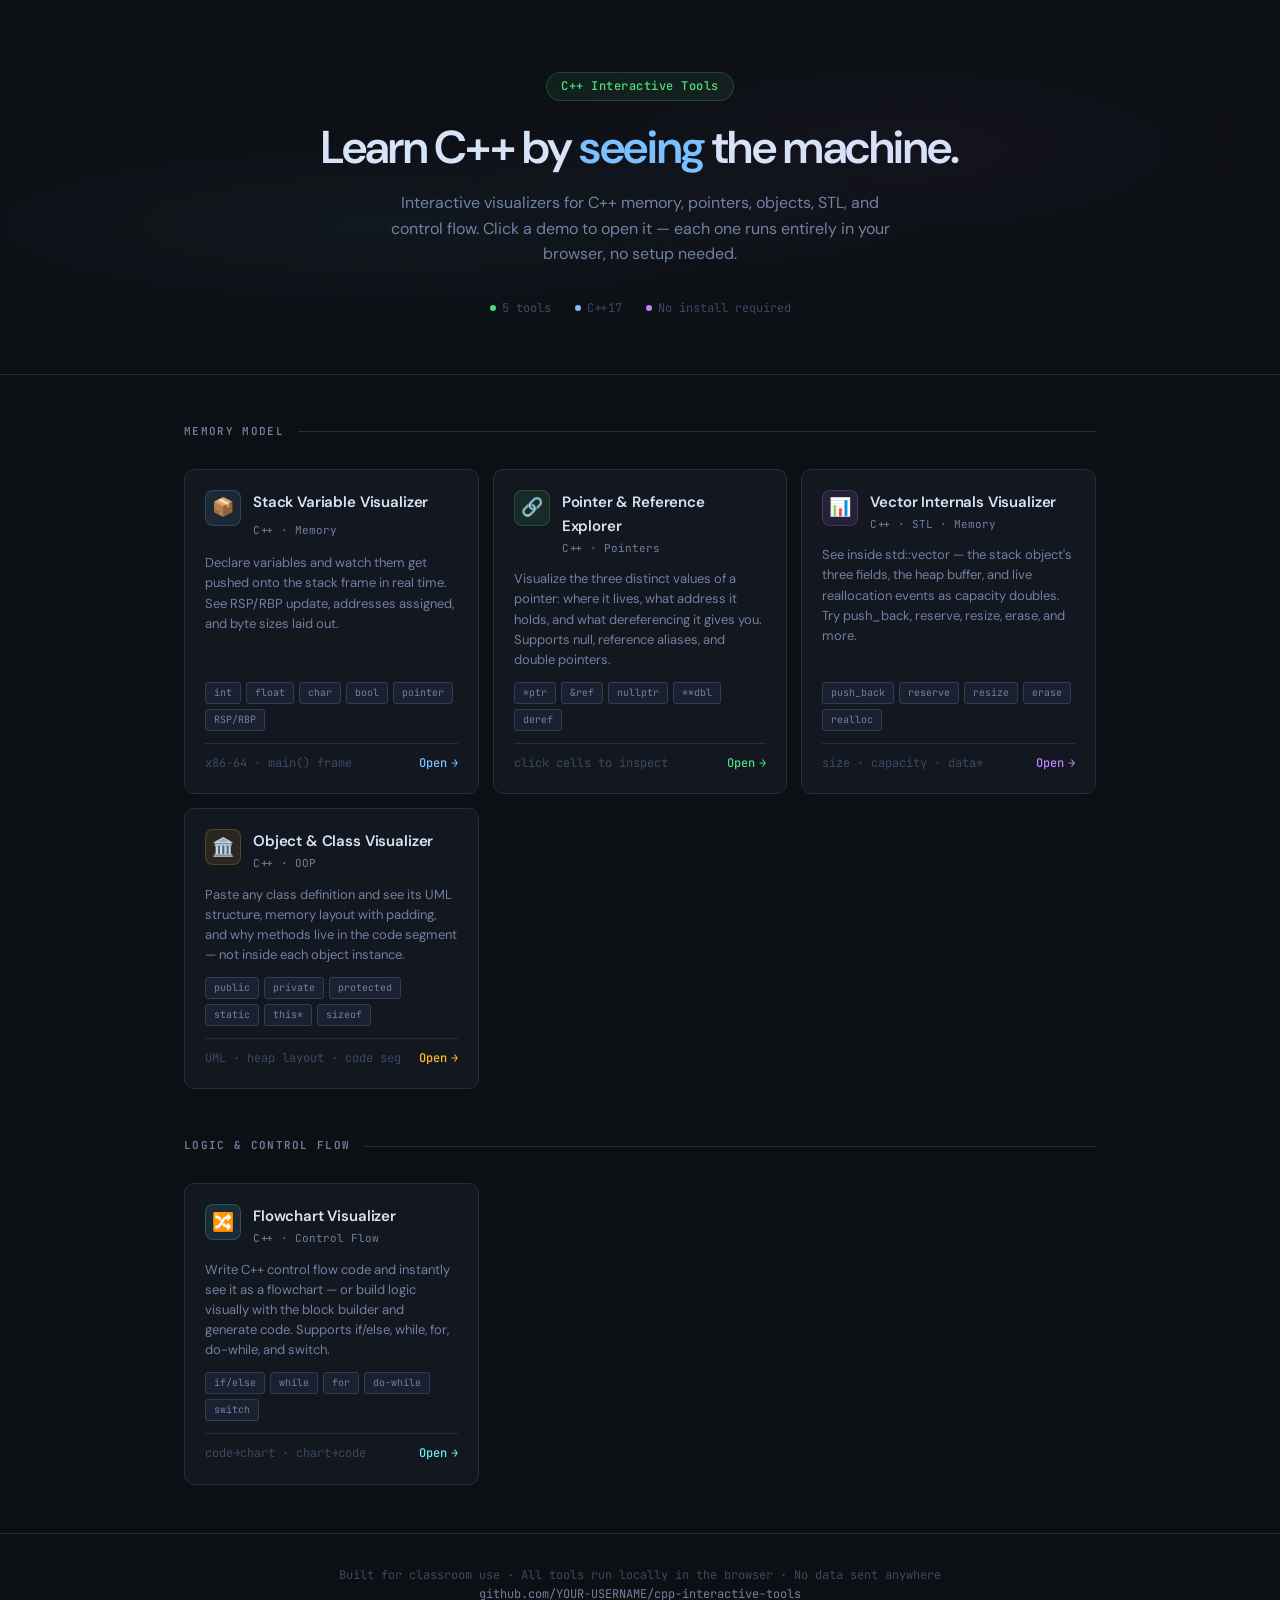
==== index.html @ f994b360 "initial commit" ====
<!DOCTYPE html>
<html lang="en">
<head>
<meta charset="UTF-8">
<meta name="viewport" content="width=device-width, initial-scale=1.0">
<title>C++ Interactive Tools</title>
<link href="https://fonts.googleapis.com/css2?family=JetBrains+Mono:wght@400;500;600&family=DM+Sans:wght@300;400;500;600&display=swap" rel="stylesheet">
<style>
:root {
  --bg: #0c0f14;
  --s1: #131720;
  --s2: #1a2030;
  --border: #252d40;
  --border2: #303d55;
  --text: #d8e4f8;
  --muted: #7080a0;
  --dim: #3a4a62;
  --green: #4ade80;
  --blue: #79c0ff;
  --purple: #c084fc;
  --amber: #fbbd23;
  --red: #f87171;
  --cyan: #67e8f9;
  --code: 'JetBrains Mono', monospace;
  --ui: 'DM Sans', sans-serif;
}
*, *::before, *::after { box-sizing: border-box; margin: 0; padding: 0; }

body {
  background: var(--bg);
  color: var(--text);
  font-family: var(--ui);
  min-height: 100vh;
  line-height: 1.6;
}

/* ── HERO ── */
.hero {
  padding: 72px 24px 56px;
  text-align: center;
  position: relative;
  border-bottom: 1px solid var(--border);
  overflow: hidden;
}

.hero::before {
  content: '';
  position: absolute;
  inset: 0;
  background:
    radial-gradient(ellipse 60% 40% at 30% 60%, rgba(121,192,255,.05) 0%, transparent 70%),
    radial-gradient(ellipse 50% 50% at 70% 40%, rgba(192,132,252,.04) 0%, transparent 70%);
  pointer-events: none;
}

.hero-eyebrow {
  display: inline-block;
  font-family: var(--code);
  font-size: 12px;
  font-weight: 500;
  color: var(--green);
  background: rgba(74,222,128,.08);
  border: 1px solid rgba(74,222,128,.2);
  border-radius: 20px;
  padding: 4px 14px;
  margin-bottom: 20px;
  letter-spacing: .04em;
}

.hero h1 {
  font-size: clamp(28px, 5vw, 46px);
  font-weight: 600;
  letter-spacing: -.03em;
  line-height: 1.15;
  margin-bottom: 16px;
  color: var(--text);
}

.hero h1 span { color: var(--blue); }

.hero p {
  font-size: 16px;
  color: var(--muted);
  max-width: 520px;
  margin: 0 auto 32px;
  font-weight: 400;
}

.hero-meta {
  display: flex;
  align-items: center;
  justify-content: center;
  gap: 24px;
  font-family: var(--code);
  font-size: 12px;
  color: var(--dim);
}
.hero-meta span { display: flex; align-items: center; gap: 6px; }
.hero-dot { width: 6px; height: 6px; border-radius: 50%; }

/* ── SECTION ── */
.section {
  max-width: 960px;
  margin: 0 auto;
  padding: 48px 24px;
}

.section-header {
  display: flex;
  align-items: center;
  gap: 14px;
  margin-bottom: 28px;
}
.section-label {
  font-size: 11px;
  font-weight: 600;
  text-transform: uppercase;
  letter-spacing: .12em;
  color: var(--muted);
  font-family: var(--code);
}
.section-line { flex: 1; height: 1px; background: var(--border); }

/* ── CARDS ── */
.card-grid {
  display: grid;
  grid-template-columns: repeat(auto-fill, minmax(280px, 1fr));
  gap: 14px;
}

.card {
  background: var(--s1);
  border: 1px solid var(--border);
  border-radius: 10px;
  padding: 20px;
  text-decoration: none;
  color: inherit;
  display: flex;
  flex-direction: column;
  gap: 12px;
  transition: border-color .15s, background .15s, transform .15s;
  position: relative;
  overflow: hidden;
}
.card::before {
  content: '';
  position: absolute;
  top: 0; left: 0; right: 0;
  height: 2px;
  background: var(--card-accent, var(--blue));
  opacity: 0;
  transition: opacity .2s;
}
.card:hover { background: var(--s2); border-color: var(--border2); transform: translateY(-2px); }
.card:hover::before { opacity: 1; }

.card-icon {
  width: 36px; height: 36px; border-radius: 8px;
  display: flex; align-items: center; justify-content: center;
  font-size: 18px;
  background: var(--card-icon-bg, rgba(121,192,255,.1));
  border: 1px solid var(--card-icon-bd, rgba(121,192,255,.2));
  flex-shrink: 0;
}

.card-top { display: flex; align-items: flex-start; gap: 12px; }
.card-title-wrap { flex: 1; }
.card-title {
  font-size: 15px;
  font-weight: 600;
  color: var(--text);
  margin-bottom: 2px;
  letter-spacing: -.01em;
}
.card-course {
  font-size: 11px;
  font-family: var(--code);
  color: var(--muted);
}

.card-desc {
  font-size: 13px;
  color: var(--muted);
  line-height: 1.55;
  flex: 1;
}

.card-tags {
  display: flex; flex-wrap: wrap; gap: 5px;
}
.tag {
  font-family: var(--code);
  font-size: 10px;
  padding: 2px 8px;
  border-radius: 3px;
  background: var(--s2);
  border: 1px solid var(--border2);
  color: var(--muted);
}

.card-footer {
  display: flex;
  align-items: center;
  justify-content: space-between;
  padding-top: 10px;
  border-top: 1px solid var(--border);
  font-size: 12px;
  color: var(--dim);
  font-family: var(--code);
}
.card-launch {
  display: flex; align-items: center; gap: 4px;
  font-size: 12px; font-weight: 500;
  color: var(--card-accent, var(--blue));
}
.card-launch::after { content: '→'; transition: transform .15s; }
.card:hover .card-launch::after { transform: translateX(3px); }

/* ── DIVIDER ── */
.divider { border: none; border-top: 1px solid var(--border); }

/* ── FOOTER ── */
footer {
  text-align: center;
  padding: 32px 24px;
  font-size: 12px;
  color: var(--dim);
  font-family: var(--code);
  border-top: 1px solid var(--border);
}
footer a { color: var(--muted); text-decoration: none; }
footer a:hover { color: var(--text); }
</style>
</head>
<body>

<div class="hero">
  <div class="hero-eyebrow">C++ Interactive Tools</div>
  <h1>Learn C++ by <span>seeing</span> the machine.</h1>
  <p>Interactive visualizers for C++ memory, pointers, objects, STL, and control flow. Click a demo to open it — each one runs entirely in your browser, no setup needed.</p>
  <div class="hero-meta">
    <span><span class="hero-dot" style="background:var(--green)"></span>5 tools</span>
    <span><span class="hero-dot" style="background:var(--blue)"></span>C++17</span>
    <span><span class="hero-dot" style="background:var(--purple)"></span>No install required</span>
  </div>
</div>

<div class="section">

  <div class="section-header">
    <span class="section-label">Memory Model</span>
    <div class="section-line"></div>
  </div>

  <div class="card-grid">

    <a class="card" href="demos/cpp-stack-visualizer.html" style="--card-accent:var(--blue);--card-icon-bg:rgba(121,192,255,.1);--card-icon-bd:rgba(121,192,255,.2)">
      <div class="card-top">
        <div class="card-icon">📦</div>
        <div class="card-title-wrap">
          <div class="card-title">Stack Variable Visualizer</div>
    <span class="card-course">C++ · Memory</span>
        </div>
      </div>
      <div class="card-desc">Declare variables and watch them get pushed onto the stack frame in real time. See RSP/RBP update, addresses assigned, and byte sizes laid out.</div>
      <div class="card-tags">
        <span class="tag">int</span><span class="tag">float</span><span class="tag">char</span><span class="tag">bool</span><span class="tag">pointer</span><span class="tag">RSP/RBP</span>
      </div>
      <div class="card-footer">
        <span>x86-64 · main() frame</span>
        <span class="card-launch">Open</span>
      </div>
    </a>

    <a class="card" href="demos/cpp-pointer-explorer.html" style="--card-accent:var(--green);--card-icon-bg:rgba(74,222,128,.1);--card-icon-bd:rgba(74,222,128,.2)">
      <div class="card-top">
        <div class="card-icon">🔗</div>
        <div class="card-title-wrap">
          <div class="card-title">Pointer & Reference Explorer</div>
          <div class="card-course">C++ · Pointers</div>
        </div>
      </div>
      <div class="card-desc">Visualize the three distinct values of a pointer: where it lives, what address it holds, and what dereferencing it gives you. Supports null, reference aliases, and double pointers.</div>
      <div class="card-tags">
        <span class="tag">*ptr</span><span class="tag">&amp;ref</span><span class="tag">nullptr</span><span class="tag">**dbl</span><span class="tag">deref</span>
      </div>
      <div class="card-footer">
        <span>click cells to inspect</span>
        <span class="card-launch">Open</span>
      </div>
    </a>

    <a class="card" href="demos/cpp-vector-visualizer.html" style="--card-accent:var(--purple);--card-icon-bg:rgba(192,132,252,.1);--card-icon-bd:rgba(192,132,252,.2)">
      <div class="card-top">
        <div class="card-icon">📊</div>
        <div class="card-title-wrap">
          <div class="card-title">Vector Internals Visualizer</div>
          <div class="card-course">C++ · STL · Memory</div>
        </div>
      </div>
      <div class="card-desc">See inside std::vector — the stack object's three fields, the heap buffer, and live reallocation events as capacity doubles. Try push_back, reserve, resize, erase, and more.</div>
      <div class="card-tags">
        <span class="tag">push_back</span><span class="tag">reserve</span><span class="tag">resize</span><span class="tag">erase</span><span class="tag">realloc</span>
      </div>
      <div class="card-footer">
        <span>size · capacity · data*</span>
        <span class="card-launch">Open</span>
      </div>
    </a>

    <a class="card" href="demos/cpp-object-visualizer.html" style="--card-accent:var(--amber);--card-icon-bg:rgba(251,189,35,.1);--card-icon-bd:rgba(251,189,35,.2)">
      <div class="card-top">
        <div class="card-icon">🏛️</div>
        <div class="card-title-wrap">
          <div class="card-title">Object & Class Visualizer</div>
          <div class="card-course">C++ · OOP</div>
        </div>
      </div>
      <div class="card-desc">Paste any class definition and see its UML structure, memory layout with padding, and why methods live in the code segment — not inside each object instance.</div>
      <div class="card-tags">
        <span class="tag">public</span><span class="tag">private</span><span class="tag">protected</span><span class="tag">static</span><span class="tag">this*</span><span class="tag">sizeof</span>
      </div>
      <div class="card-footer">
        <span>UML · heap layout · code seg</span>
        <span class="card-launch">Open</span>
      </div>
    </a>

  </div>

  <div class="section-header" style="margin-top:48px">
    <span class="section-label">Logic & Control Flow</span>
    <div class="section-line"></div>
  </div>

  <div class="card-grid">

    <a class="card" href="demos/cpp-flowchart-visualizer.html" style="--card-accent:var(--cyan);--card-icon-bg:rgba(103,232,249,.1);--card-icon-bd:rgba(103,232,249,.2)">
      <div class="card-top">
        <div class="card-icon">🔀</div>
        <div class="card-title-wrap">
          <div class="card-title">Flowchart Visualizer</div>
          <div class="card-course">C++ · Control Flow</div>
        </div>
      </div>
      <div class="card-desc">Write C++ control flow code and instantly see it as a flowchart — or build logic visually with the block builder and generate code. Supports if/else, while, for, do-while, and switch.</div>
      <div class="card-tags">
        <span class="tag">if/else</span><span class="tag">while</span><span class="tag">for</span><span class="tag">do-while</span><span class="tag">switch</span>
      </div>
      <div class="card-footer">
        <span>code→chart · chart→code</span>
        <span class="card-launch">Open</span>
      </div>
    </a>

  </div>

</div>

<footer>
  Built for classroom use · All tools run locally in the browser · No data sent anywhere
  <br style="margin-bottom:6px">
  <a href="https://github.com/YOUR-USERNAME/cpp-interactive-tools">github.com/YOUR-USERNAME/cpp-interactive-tools</a>
</footer>

</body>
</html>
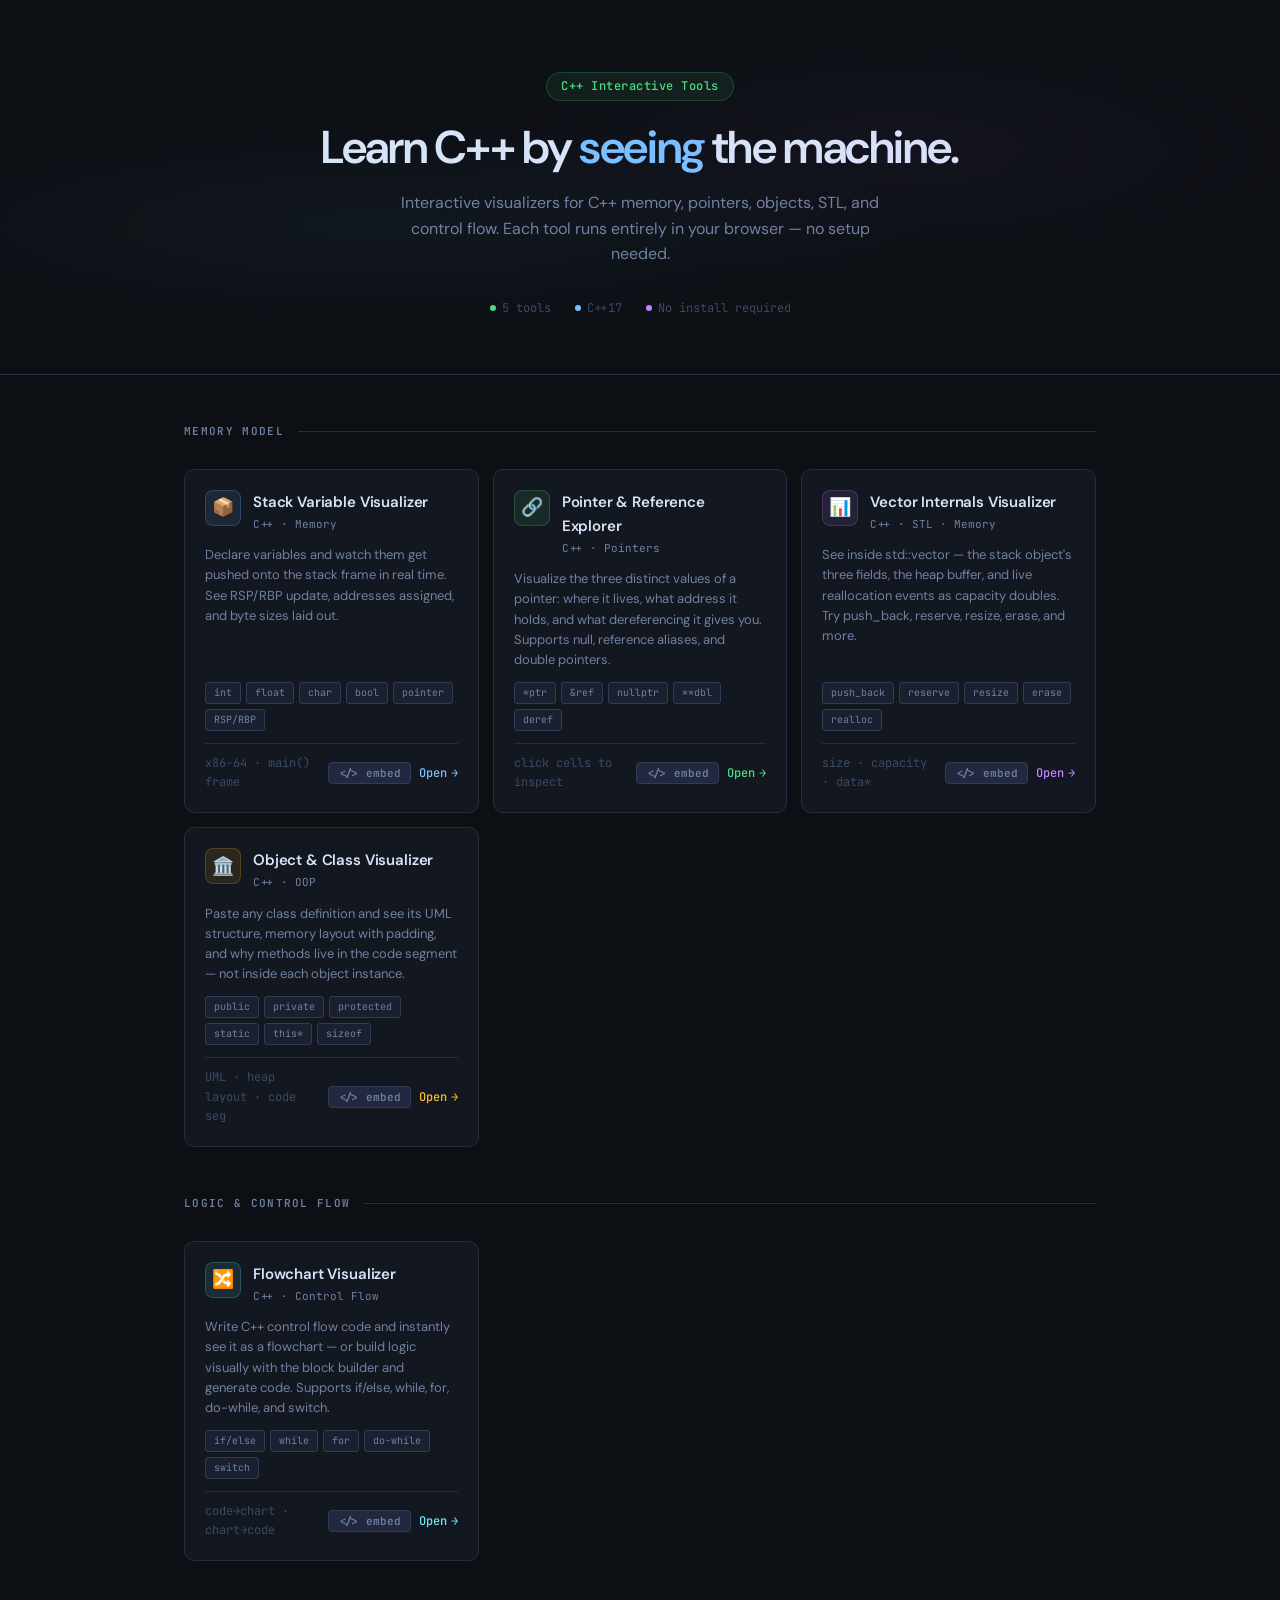
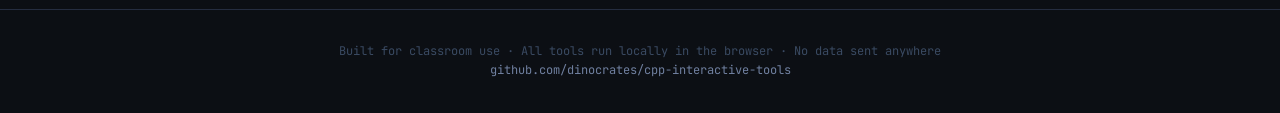
==== commit 472a8014: "Updated landing page to add </> embed code." ====
--- a/index.html
+++ b/index.html
@@ -7,237 +7,157 @@
 <link href="https://fonts.googleapis.com/css2?family=JetBrains+Mono:wght@400;500;600&family=DM+Sans:wght@300;400;500;600&display=swap" rel="stylesheet">
 <style>
 :root {
-  --bg: #0c0f14;
-  --s1: #131720;
-  --s2: #1a2030;
-  --border: #252d40;
-  --border2: #303d55;
-  --text: #d8e4f8;
-  --muted: #7080a0;
-  --dim: #3a4a62;
-  --green: #4ade80;
-  --blue: #79c0ff;
-  --purple: #c084fc;
-  --amber: #fbbd23;
-  --red: #f87171;
-  --cyan: #67e8f9;
-  --code: 'JetBrains Mono', monospace;
-  --ui: 'DM Sans', sans-serif;
-}
-*, *::before, *::after { box-sizing: border-box; margin: 0; padding: 0; }
-
-body {
-  background: var(--bg);
-  color: var(--text);
-  font-family: var(--ui);
-  min-height: 100vh;
-  line-height: 1.6;
-}
+  --bg:#0c0f14; --s1:#131720; --s2:#1a2030; --s3:#212840;
+  --border:#252d40; --border2:#303d55;
+  --text:#d8e4f8; --muted:#7080a0; --dim:#3a4a62;
+  --green:#4ade80; --blue:#79c0ff; --purple:#c084fc;
+  --amber:#fbbd23; --red:#f87171; --cyan:#67e8f9;
+  --code:'JetBrains Mono',monospace; --ui:'DM Sans',sans-serif;
+}
+*,*::before,*::after{box-sizing:border-box;margin:0;padding:0}
+body{background:var(--bg);color:var(--text);font-family:var(--ui);min-height:100vh;line-height:1.6}
 
 /* ── HERO ── */
-.hero {
-  padding: 72px 24px 56px;
-  text-align: center;
-  position: relative;
-  border-bottom: 1px solid var(--border);
-  overflow: hidden;
-}
-
-.hero::before {
-  content: '';
-  position: absolute;
-  inset: 0;
-  background:
-    radial-gradient(ellipse 60% 40% at 30% 60%, rgba(121,192,255,.05) 0%, transparent 70%),
-    radial-gradient(ellipse 50% 50% at 70% 40%, rgba(192,132,252,.04) 0%, transparent 70%);
-  pointer-events: none;
-}
-
-.hero-eyebrow {
-  display: inline-block;
-  font-family: var(--code);
-  font-size: 12px;
-  font-weight: 500;
-  color: var(--green);
-  background: rgba(74,222,128,.08);
-  border: 1px solid rgba(74,222,128,.2);
-  border-radius: 20px;
-  padding: 4px 14px;
-  margin-bottom: 20px;
-  letter-spacing: .04em;
-}
-
-.hero h1 {
-  font-size: clamp(28px, 5vw, 46px);
-  font-weight: 600;
-  letter-spacing: -.03em;
-  line-height: 1.15;
-  margin-bottom: 16px;
-  color: var(--text);
-}
-
-.hero h1 span { color: var(--blue); }
-
-.hero p {
-  font-size: 16px;
-  color: var(--muted);
-  max-width: 520px;
-  margin: 0 auto 32px;
-  font-weight: 400;
-}
-
-.hero-meta {
-  display: flex;
-  align-items: center;
-  justify-content: center;
-  gap: 24px;
-  font-family: var(--code);
-  font-size: 12px;
-  color: var(--dim);
-}
-.hero-meta span { display: flex; align-items: center; gap: 6px; }
-.hero-dot { width: 6px; height: 6px; border-radius: 50%; }
+.hero{padding:72px 24px 56px;text-align:center;position:relative;border-bottom:1px solid var(--border);overflow:hidden}
+.hero::before{content:'';position:absolute;inset:0;background:radial-gradient(ellipse 60% 40% at 30% 60%,rgba(121,192,255,.05) 0%,transparent 70%),radial-gradient(ellipse 50% 50% at 70% 40%,rgba(192,132,252,.04) 0%,transparent 70%);pointer-events:none}
+.hero-eyebrow{display:inline-block;font-family:var(--code);font-size:12px;font-weight:500;color:var(--green);background:rgba(74,222,128,.08);border:1px solid rgba(74,222,128,.2);border-radius:20px;padding:4px 14px;margin-bottom:20px;letter-spacing:.04em}
+.hero h1{font-size:clamp(28px,5vw,46px);font-weight:600;letter-spacing:-.03em;line-height:1.15;margin-bottom:16px}
+.hero h1 span{color:var(--blue)}
+.hero p{font-size:16px;color:var(--muted);max-width:520px;margin:0 auto 32px;font-weight:400}
+.hero-meta{display:flex;align-items:center;justify-content:center;gap:24px;font-family:var(--code);font-size:12px;color:var(--dim)}
+.hero-meta span{display:flex;align-items:center;gap:6px}
+.hero-dot{width:6px;height:6px;border-radius:50%}
 
 /* ── SECTION ── */
-.section {
-  max-width: 960px;
-  margin: 0 auto;
-  padding: 48px 24px;
-}
-
-.section-header {
-  display: flex;
-  align-items: center;
-  gap: 14px;
-  margin-bottom: 28px;
-}
-.section-label {
-  font-size: 11px;
-  font-weight: 600;
-  text-transform: uppercase;
-  letter-spacing: .12em;
-  color: var(--muted);
-  font-family: var(--code);
-}
-.section-line { flex: 1; height: 1px; background: var(--border); }
+.section{max-width:960px;margin:0 auto;padding:48px 24px}
+.section-header{display:flex;align-items:center;gap:14px;margin-bottom:28px}
+.section-label{font-size:11px;font-weight:600;text-transform:uppercase;letter-spacing:.12em;color:var(--muted);font-family:var(--code);white-space:nowrap}
+.section-line{flex:1;height:1px;background:var(--border)}
 
 /* ── CARDS ── */
-.card-grid {
-  display: grid;
-  grid-template-columns: repeat(auto-fill, minmax(280px, 1fr));
-  gap: 14px;
-}
-
-.card {
-  background: var(--s1);
-  border: 1px solid var(--border);
-  border-radius: 10px;
-  padding: 20px;
-  text-decoration: none;
-  color: inherit;
-  display: flex;
-  flex-direction: column;
-  gap: 12px;
-  transition: border-color .15s, background .15s, transform .15s;
-  position: relative;
-  overflow: hidden;
-}
-.card::before {
-  content: '';
-  position: absolute;
-  top: 0; left: 0; right: 0;
-  height: 2px;
-  background: var(--card-accent, var(--blue));
-  opacity: 0;
-  transition: opacity .2s;
-}
-.card:hover { background: var(--s2); border-color: var(--border2); transform: translateY(-2px); }
-.card:hover::before { opacity: 1; }
-
-.card-icon {
-  width: 36px; height: 36px; border-radius: 8px;
-  display: flex; align-items: center; justify-content: center;
-  font-size: 18px;
-  background: var(--card-icon-bg, rgba(121,192,255,.1));
-  border: 1px solid var(--card-icon-bd, rgba(121,192,255,.2));
-  flex-shrink: 0;
-}
-
-.card-top { display: flex; align-items: flex-start; gap: 12px; }
-.card-title-wrap { flex: 1; }
-.card-title {
-  font-size: 15px;
-  font-weight: 600;
-  color: var(--text);
-  margin-bottom: 2px;
-  letter-spacing: -.01em;
-}
-.card-course {
-  font-size: 11px;
-  font-family: var(--code);
-  color: var(--muted);
-}
-
-.card-desc {
-  font-size: 13px;
-  color: var(--muted);
-  line-height: 1.55;
-  flex: 1;
-}
-
-.card-tags {
-  display: flex; flex-wrap: wrap; gap: 5px;
-}
-.tag {
-  font-family: var(--code);
-  font-size: 10px;
-  padding: 2px 8px;
-  border-radius: 3px;
-  background: var(--s2);
-  border: 1px solid var(--border2);
-  color: var(--muted);
-}
-
-.card-footer {
-  display: flex;
-  align-items: center;
-  justify-content: space-between;
-  padding-top: 10px;
-  border-top: 1px solid var(--border);
-  font-size: 12px;
-  color: var(--dim);
-  font-family: var(--code);
-}
-.card-launch {
-  display: flex; align-items: center; gap: 4px;
-  font-size: 12px; font-weight: 500;
-  color: var(--card-accent, var(--blue));
-}
-.card-launch::after { content: '→'; transition: transform .15s; }
-.card:hover .card-launch::after { transform: translateX(3px); }
-
-/* ── DIVIDER ── */
-.divider { border: none; border-top: 1px solid var(--border); }
+.card-grid{display:grid;grid-template-columns:repeat(auto-fill,minmax(280px,1fr));gap:14px}
+.card{background:var(--s1);border:1px solid var(--border);border-radius:10px;padding:20px;color:inherit;display:flex;flex-direction:column;gap:12px;transition:border-color .15s,background .15s,transform .15s;position:relative;overflow:hidden}
+.card::before{content:'';position:absolute;top:0;left:0;right:0;height:2px;background:var(--card-accent,var(--blue));opacity:0;transition:opacity .2s}
+.card:hover{background:var(--s2);border-color:var(--border2);transform:translateY(-2px)}
+.card:hover::before{opacity:1}
+.card-icon{width:36px;height:36px;border-radius:8px;display:flex;align-items:center;justify-content:center;font-size:18px;background:var(--card-icon-bg,rgba(121,192,255,.1));border:1px solid var(--card-icon-bd,rgba(121,192,255,.2));flex-shrink:0}
+.card-top{display:flex;align-items:flex-start;gap:12px}
+.card-title-wrap{flex:1}
+.card-title{font-size:15px;font-weight:600;color:var(--text);margin-bottom:2px;letter-spacing:-.01em}
+.card-course{font-size:11px;font-family:var(--code);color:var(--muted)}
+.card-desc{font-size:13px;color:var(--muted);line-height:1.55;flex:1}
+.card-tags{display:flex;flex-wrap:wrap;gap:5px}
+.tag{font-family:var(--code);font-size:10px;padding:2px 8px;border-radius:3px;background:var(--s2);border:1px solid var(--border2);color:var(--muted)}
+.card-footer{display:flex;align-items:center;justify-content:space-between;padding-top:10px;border-top:1px solid var(--border);font-size:12px;color:var(--dim);font-family:var(--code);gap:8px}
+.card-actions{display:flex;align-items:center;gap:8px;flex-shrink:0}
+
+.btn-open{display:flex;align-items:center;gap:4px;font-size:12px;font-weight:500;color:var(--card-accent,var(--blue));text-decoration:none;background:none;border:none;cursor:pointer;font-family:var(--code);padding:0}
+.btn-open::after{content:'→';transition:transform .15s}
+.card:hover .btn-open::after{transform:translateX(3px)}
+
+.btn-embed{
+  display:flex;align-items:center;gap:4px;
+  font-size:11px;font-weight:600;
+  color:var(--muted);background:var(--s3);
+  border:1px solid var(--border2);border-radius:4px;
+  padding:3px 9px;cursor:pointer;font-family:var(--code);
+  transition:all .12s;
+}
+.btn-embed:hover{color:var(--text);border-color:var(--muted);background:var(--border2)}
+.embed-icon{font-size:10px;opacity:.7}
+
+/* ── MODAL ── */
+.modal-overlay{
+  position:fixed;inset:0;background:rgba(0,0,0,.75);
+  backdrop-filter:blur(6px);
+  display:flex;align-items:center;justify-content:center;
+  z-index:1000;padding:20px;
+  opacity:0;pointer-events:none;transition:opacity .2s;
+}
+.modal-overlay.open{opacity:1;pointer-events:all}
+.modal{
+  background:var(--s1);border:1px solid var(--border2);border-radius:12px;
+  width:100%;max-width:580px;overflow:hidden;
+  transform:translateY(14px) scale(.97);transition:transform .22s cubic-bezier(.34,1.2,.64,1);
+}
+.modal-overlay.open .modal{transform:translateY(0) scale(1)}
+
+.modal-header{padding:16px 20px;border-bottom:1px solid var(--border);background:var(--s2);display:flex;align-items:flex-start;justify-content:space-between;gap:12px}
+.modal-header-left{}
+.modal-tool-name{font-size:15px;font-weight:600;letter-spacing:-.01em;margin-bottom:2px}
+.modal-tool-course{font-size:11px;font-family:var(--code);color:var(--muted)}
+.modal-close{background:none;border:none;color:var(--muted);cursor:pointer;font-size:22px;line-height:1;padding:0;flex-shrink:0;transition:color .12s}
+.modal-close:hover{color:var(--text)}
+
+.modal-body{padding:20px;display:flex;flex-direction:column;gap:16px}
+
+.modal-section-label{font-size:10px;font-weight:600;text-transform:uppercase;letter-spacing:.1em;color:var(--muted);font-family:var(--code);margin-bottom:6px}
+
+.code-block{
+  background:#080b10;border:1px solid var(--border2);border-radius:6px;
+  padding:14px 14px 14px 14px;
+  font-family:var(--code);font-size:12px;line-height:1.75;
+  color:#a8d4ff;position:relative;
+  white-space:pre;overflow-x:auto;
+}
+.copy-btn{
+  position:absolute;top:8px;right:8px;
+  font-size:11px;font-weight:500;padding:3px 10px;
+  border-radius:4px;border:1px solid var(--border2);
+  background:var(--s3);color:var(--muted);
+  cursor:pointer;font-family:var(--code);transition:all .12s;
+}
+.copy-btn:hover{background:var(--border2);color:var(--text)}
+.copy-btn.copied{border-color:var(--green);color:var(--green);background:rgba(74,222,128,.08)}
+
+.modal-hint{font-size:12px;color:var(--muted);line-height:1.65;padding:11px 14px;background:rgba(121,192,255,.04);border:1px solid rgba(121,192,255,.1);border-radius:6px;font-family:var(--code)}
+.modal-hint strong{color:var(--blue);font-weight:500}
+
+.modal-footer{display:flex;align-items:center;justify-content:space-between;padding-top:4px}
+.modal-footer-label{font-size:11px;color:var(--dim);font-family:var(--code)}
+.modal-open-link{font-size:12px;font-family:var(--code);color:var(--muted);text-decoration:none;padding:5px 12px;border:1px solid var(--border2);border-radius:5px;background:var(--s2);transition:all .12s}
+.modal-open-link:hover{color:var(--text);border-color:var(--muted)}
 
 /* ── FOOTER ── */
-footer {
-  text-align: center;
-  padding: 32px 24px;
-  font-size: 12px;
-  color: var(--dim);
-  font-family: var(--code);
-  border-top: 1px solid var(--border);
-}
-footer a { color: var(--muted); text-decoration: none; }
-footer a:hover { color: var(--text); }
+footer{text-align:center;padding:32px 24px;font-size:12px;color:var(--dim);font-family:var(--code);border-top:1px solid var(--border)}
+footer a{color:var(--muted);text-decoration:none}
+footer a:hover{color:var(--text)}
 </style>
 </head>
 <body>
 
+<!-- ── MODAL ── -->
+<div class="modal-overlay" id="modal-overlay" onclick="handleOverlayClick(event)">
+  <div class="modal">
+    <div class="modal-header">
+      <div class="modal-header-left">
+        <div class="modal-tool-name" id="modal-title"></div>
+        <div class="modal-tool-course" id="modal-course"></div>
+      </div>
+      <button class="modal-close" onclick="closeModal()">×</button>
+    </div>
+    <div class="modal-body">
+      <div>
+        <div class="modal-section-label">Canvas iFrame Embed Code</div>
+        <div class="code-block"><button class="copy-btn" id="copy-btn" onclick="copyCode()">copy</button><span id="modal-code"></span></div>
+      </div>
+      <div class="modal-hint">
+        In Canvas: edit a <strong>Page</strong> → click the <strong>&lt;/&gt; HTML Editor</strong> button → paste the code above.
+        Adjust <strong>height</strong> to taste — the value shown is a good starting point for each tool.
+      </div>
+      <div class="modal-footer">
+        <span class="modal-footer-label">or open standalone →</span>
+        <a class="modal-open-link" id="modal-direct" href="#" target="_blank">open in new tab ↗</a>
+      </div>
+    </div>
+  </div>
+</div>
+
+<!-- ── HERO ── -->
 <div class="hero">
   <div class="hero-eyebrow">C++ Interactive Tools</div>
   <h1>Learn C++ by <span>seeing</span> the machine.</h1>
-  <p>Interactive visualizers for C++ memory, pointers, objects, STL, and control flow. Click a demo to open it — each one runs entirely in your browser, no setup needed.</p>
+  <p>Interactive visualizers for C++ memory, pointers, objects, STL, and control flow. Each tool runs entirely in your browser — no setup needed.</p>
   <div class="hero-meta">
     <span><span class="hero-dot" style="background:var(--green)"></span>5 tools</span>
     <span><span class="hero-dot" style="background:var(--blue)"></span>C++17</span>
@@ -254,12 +174,12 @@
 
   <div class="card-grid">
 
-    <a class="card" href="demos/cpp-stack-visualizer.html" style="--card-accent:var(--blue);--card-icon-bg:rgba(121,192,255,.1);--card-icon-bd:rgba(121,192,255,.2)">
+    <div class="card" style="--card-accent:var(--blue);--card-icon-bg:rgba(121,192,255,.1);--card-icon-bd:rgba(121,192,255,.2)">
       <div class="card-top">
         <div class="card-icon">📦</div>
         <div class="card-title-wrap">
           <div class="card-title">Stack Variable Visualizer</div>
-    <span class="card-course">C++ · Memory</span>
+          <div class="card-course">C++ · Memory</div>
         </div>
       </div>
       <div class="card-desc">Declare variables and watch them get pushed onto the stack frame in real time. See RSP/RBP update, addresses assigned, and byte sizes laid out.</div>
@@ -268,15 +188,18 @@
       </div>
       <div class="card-footer">
         <span>x86-64 · main() frame</span>
-        <span class="card-launch">Open</span>
-      </div>
-    </a>
-
-    <a class="card" href="demos/cpp-pointer-explorer.html" style="--card-accent:var(--green);--card-icon-bg:rgba(74,222,128,.1);--card-icon-bd:rgba(74,222,128,.2)">
+        <div class="card-actions">
+          <button class="btn-embed" onclick="showEmbed('cpp-stack-visualizer','Stack Variable Visualizer','C++ · Memory',750)">&lt;/&gt; embed</button>
+          <a class="btn-open" href="demos/cpp-stack-visualizer.html" target="_blank">Open</a>
+        </div>
+      </div>
+    </div>
+
+    <div class="card" style="--card-accent:var(--green);--card-icon-bg:rgba(74,222,128,.1);--card-icon-bd:rgba(74,222,128,.2)">
       <div class="card-top">
         <div class="card-icon">🔗</div>
         <div class="card-title-wrap">
-          <div class="card-title">Pointer & Reference Explorer</div>
+          <div class="card-title">Pointer &amp; Reference Explorer</div>
           <div class="card-course">C++ · Pointers</div>
         </div>
       </div>
@@ -286,11 +209,14 @@
       </div>
       <div class="card-footer">
         <span>click cells to inspect</span>
-        <span class="card-launch">Open</span>
-      </div>
-    </a>
-
-    <a class="card" href="demos/cpp-vector-visualizer.html" style="--card-accent:var(--purple);--card-icon-bg:rgba(192,132,252,.1);--card-icon-bd:rgba(192,132,252,.2)">
+        <div class="card-actions">
+          <button class="btn-embed" onclick="showEmbed('cpp-pointer-explorer','Pointer &amp; Reference Explorer','C++ · Pointers',750)">&lt;/&gt; embed</button>
+          <a class="btn-open" href="demos/cpp-pointer-explorer.html" target="_blank">Open</a>
+        </div>
+      </div>
+    </div>
+
+    <div class="card" style="--card-accent:var(--purple);--card-icon-bg:rgba(192,132,252,.1);--card-icon-bd:rgba(192,132,252,.2)">
       <div class="card-top">
         <div class="card-icon">📊</div>
         <div class="card-title-wrap">
@@ -304,15 +230,18 @@
       </div>
       <div class="card-footer">
         <span>size · capacity · data*</span>
-        <span class="card-launch">Open</span>
-      </div>
-    </a>
-
-    <a class="card" href="demos/cpp-object-visualizer.html" style="--card-accent:var(--amber);--card-icon-bg:rgba(251,189,35,.1);--card-icon-bd:rgba(251,189,35,.2)">
+        <div class="card-actions">
+          <button class="btn-embed" onclick="showEmbed('cpp-vector-visualizer','Vector Internals Visualizer','C++ · STL · Memory',820)">&lt;/&gt; embed</button>
+          <a class="btn-open" href="demos/cpp-vector-visualizer.html" target="_blank">Open</a>
+        </div>
+      </div>
+    </div>
+
+    <div class="card" style="--card-accent:var(--amber);--card-icon-bg:rgba(251,189,35,.1);--card-icon-bd:rgba(251,189,35,.2)">
       <div class="card-top">
         <div class="card-icon">🏛️</div>
         <div class="card-title-wrap">
-          <div class="card-title">Object & Class Visualizer</div>
+          <div class="card-title">Object &amp; Class Visualizer</div>
           <div class="card-course">C++ · OOP</div>
         </div>
       </div>
@@ -322,20 +251,23 @@
       </div>
       <div class="card-footer">
         <span>UML · heap layout · code seg</span>
-        <span class="card-launch">Open</span>
-      </div>
-    </a>
+        <div class="card-actions">
+          <button class="btn-embed" onclick="showEmbed('cpp-object-visualizer','Object &amp; Class Visualizer','C++ · OOP',760)">&lt;/&gt; embed</button>
+          <a class="btn-open" href="demos/cpp-object-visualizer.html" target="_blank">Open</a>
+        </div>
+      </div>
+    </div>
 
   </div>
 
   <div class="section-header" style="margin-top:48px">
-    <span class="section-label">Logic & Control Flow</span>
+    <span class="section-label">Logic &amp; Control Flow</span>
     <div class="section-line"></div>
   </div>
 
   <div class="card-grid">
 
-    <a class="card" href="demos/cpp-flowchart-visualizer.html" style="--card-accent:var(--cyan);--card-icon-bg:rgba(103,232,249,.1);--card-icon-bd:rgba(103,232,249,.2)">
+    <div class="card" style="--card-accent:var(--cyan);--card-icon-bg:rgba(103,232,249,.1);--card-icon-bd:rgba(103,232,249,.2)">
       <div class="card-top">
         <div class="card-icon">🔀</div>
         <div class="card-title-wrap">
@@ -349,9 +281,12 @@
       </div>
       <div class="card-footer">
         <span>code→chart · chart→code</span>
-        <span class="card-launch">Open</span>
-      </div>
-    </a>
+        <div class="card-actions">
+          <button class="btn-embed" onclick="showEmbed('cpp-flowchart-visualizer','Flowchart Visualizer','C++ · Control Flow',860)">&lt;/&gt; embed</button>
+          <a class="btn-open" href="demos/cpp-flowchart-visualizer.html" target="_blank">Open</a>
+        </div>
+      </div>
+    </div>
 
   </div>
 
@@ -360,8 +295,46 @@
 <footer>
   Built for classroom use · All tools run locally in the browser · No data sent anywhere
   <br style="margin-bottom:6px">
-  <a href="https://github.com/YOUR-USERNAME/cpp-interactive-tools">github.com/YOUR-USERNAME/cpp-interactive-tools</a>
+  <a href="https://github.com/dinocrates/cpp-interactive-tools">github.com/dinocrates/cpp-interactive-tools</a>
 </footer>
 
+<script>
+const BASE = 'https://dinocrates.github.io/cpp-interactive-tools/demos/';
+
+function showEmbed(file, title, course, height) {
+  const url = BASE + file + '.html';
+  const code = `<iframe\n  src="${url}"\n  width="100%"\n  height="${height}"\n  frameborder="0"\n  allowfullscreen>\n</iframe>`;
+  document.getElementById('modal-title').textContent = title;
+  document.getElementById('modal-course').textContent = course;
+  document.getElementById('modal-code').textContent = code;
+  document.getElementById('modal-direct').href = url;
+  const btn = document.getElementById('copy-btn');
+  btn.textContent = 'copy';
+  btn.classList.remove('copied');
+  document.getElementById('modal-overlay').classList.add('open');
+  document.body.style.overflow = 'hidden';
+}
+
+function closeModal() {
+  document.getElementById('modal-overlay').classList.remove('open');
+  document.body.style.overflow = '';
+}
+
+function handleOverlayClick(e) {
+  if (e.target === document.getElementById('modal-overlay')) closeModal();
+}
+
+function copyCode() {
+  const code = document.getElementById('modal-code').textContent;
+  navigator.clipboard.writeText(code).then(() => {
+    const btn = document.getElementById('copy-btn');
+    btn.textContent = '✓ copied!';
+    btn.classList.add('copied');
+    setTimeout(() => { btn.textContent = 'copy'; btn.classList.remove('copied'); }, 2200);
+  });
+}
+
+document.addEventListener('keydown', e => { if (e.key === 'Escape') closeModal(); });
+</script>
 </body>
-</html>
+</html>
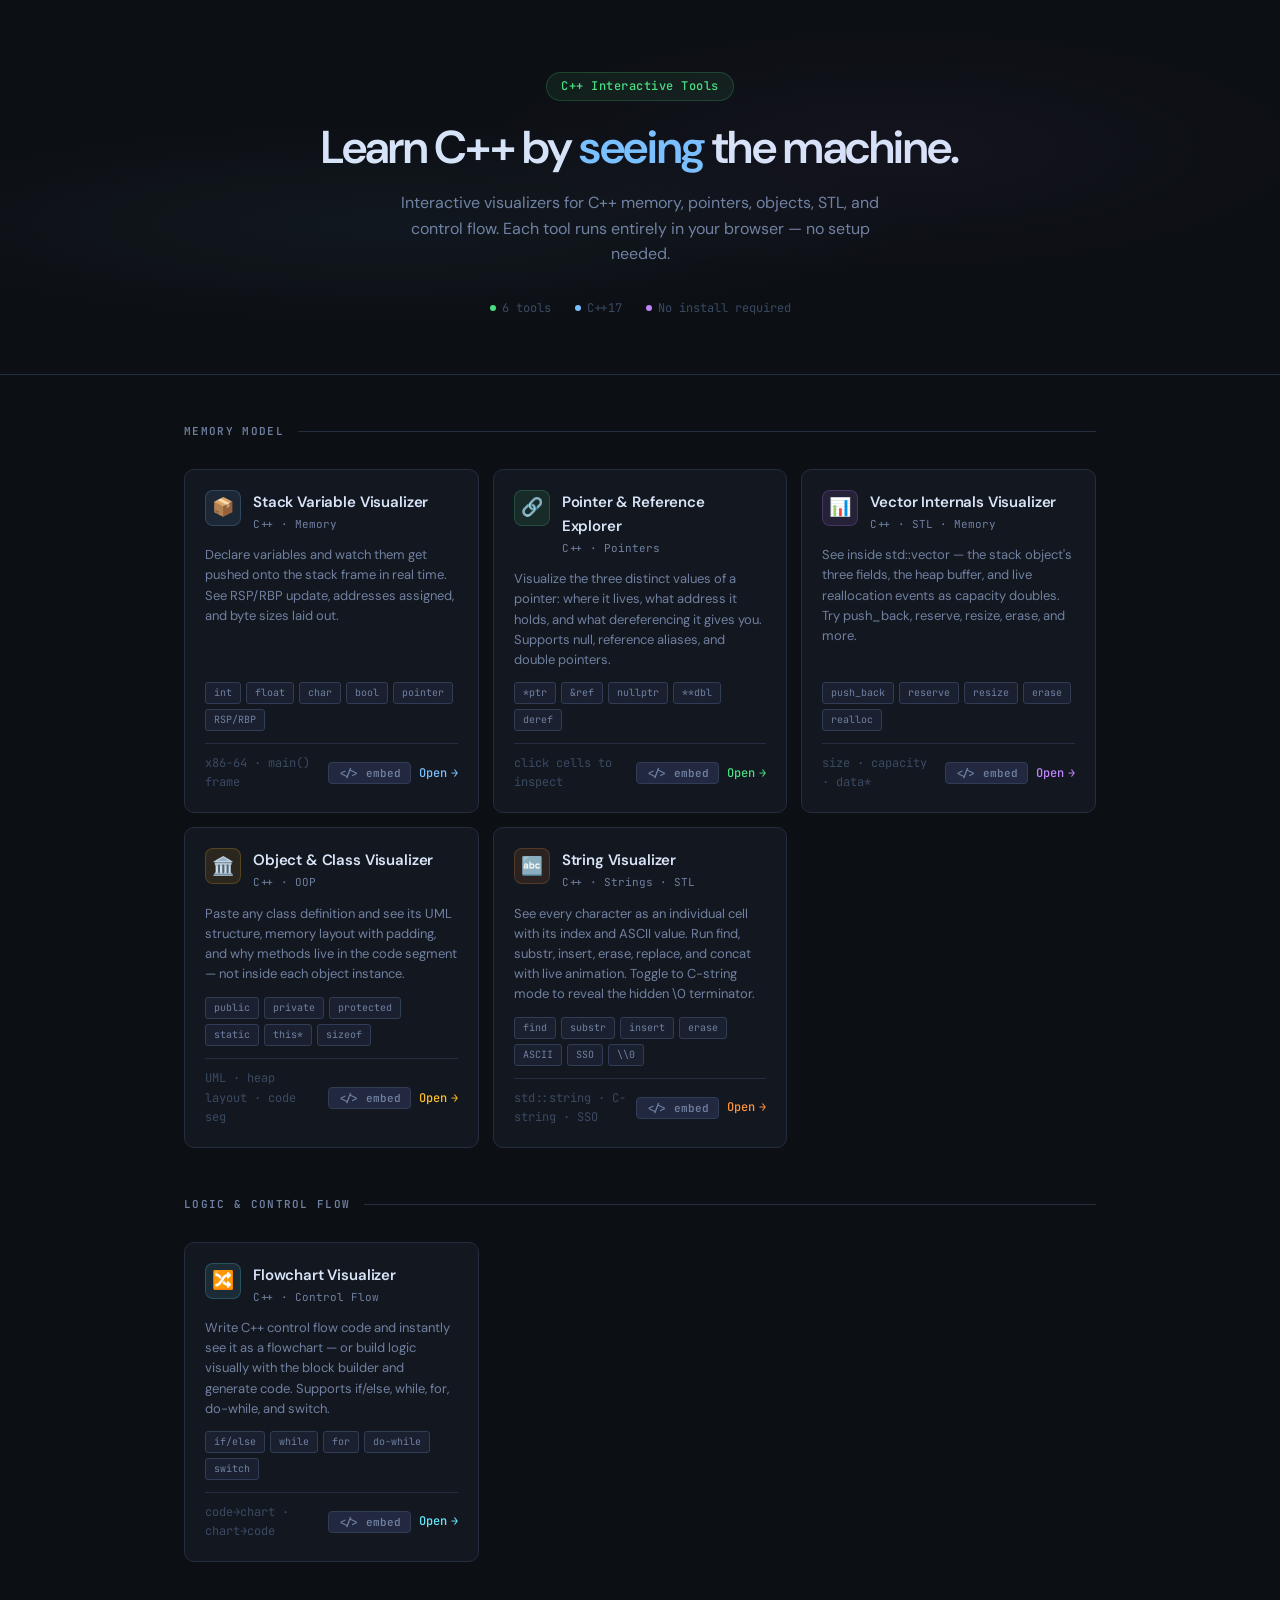
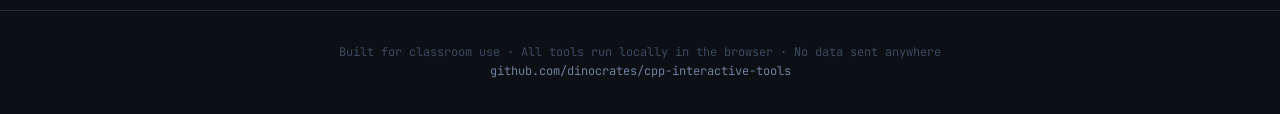
==== commit 1fb23cc3: "Update index.html with the cpp string visualizer" ====
--- a/index.html
+++ b/index.html
@@ -11,7 +11,7 @@
   --border:#252d40; --border2:#303d55;
   --text:#d8e4f8; --muted:#7080a0; --dim:#3a4a62;
   --green:#4ade80; --blue:#79c0ff; --purple:#c084fc;
-  --amber:#fbbd23; --red:#f87171; --cyan:#67e8f9;
+  --amber:#fbbd23; --red:#f87171; --cyan:#67e8f9; --orange:#fb923c;
   --code:'JetBrains Mono',monospace; --ui:'DM Sans',sans-serif;
 }
 *,*::before,*::after{box-sizing:border-box;margin:0;padding:0}
@@ -159,7 +159,7 @@
   <h1>Learn C++ by <span>seeing</span> the machine.</h1>
   <p>Interactive visualizers for C++ memory, pointers, objects, STL, and control flow. Each tool runs entirely in your browser — no setup needed.</p>
   <div class="hero-meta">
-    <span><span class="hero-dot" style="background:var(--green)"></span>5 tools</span>
+    <span><span class="hero-dot" style="background:var(--green)"></span>6 tools</span>
     <span><span class="hero-dot" style="background:var(--blue)"></span>C++17</span>
     <span><span class="hero-dot" style="background:var(--purple)"></span>No install required</span>
   </div>
@@ -254,6 +254,27 @@
         <div class="card-actions">
           <button class="btn-embed" onclick="showEmbed('cpp-object-visualizer','Object &amp; Class Visualizer','C++ · OOP',760)">&lt;/&gt; embed</button>
           <a class="btn-open" href="demos/cpp-object-visualizer.html" target="_blank">Open</a>
+        </div>
+      </div>
+    </div>
+
+    <div class="card" style="--card-accent:var(--orange);--card-icon-bg:rgba(251,146,60,.1);--card-icon-bd:rgba(251,146,60,.2)">
+      <div class="card-top">
+        <div class="card-icon">🔤</div>
+        <div class="card-title-wrap">
+          <div class="card-title">String Visualizer</div>
+          <div class="card-course">C++ · Strings · STL</div>
+        </div>
+      </div>
+      <div class="card-desc">See every character as an individual cell with its index and ASCII value. Run find, substr, insert, erase, replace, and concat with live animation. Toggle to C-string mode to reveal the hidden \0 terminator.</div>
+      <div class="card-tags">
+        <span class="tag">find</span><span class="tag">substr</span><span class="tag">insert</span><span class="tag">erase</span><span class="tag">ASCII</span><span class="tag">SSO</span><span class="tag">\\0</span>
+      </div>
+      <div class="card-footer">
+        <span>std::string · C-string · SSO</span>
+        <div class="card-actions">
+          <button class="btn-embed" onclick="showEmbed('cpp-string-visualizer','String Visualizer','C++ · Strings · STL',760)">&lt;/&gt; embed</button>
+          <a class="btn-open" href="demos/cpp-string-visualizer.html" target="_blank">Open</a>
         </div>
       </div>
     </div>
@@ -337,4 +358,4 @@
 document.addEventListener('keydown', e => { if (e.key === 'Escape') closeModal(); });
 </script>
 </body>
-</html>+</html>
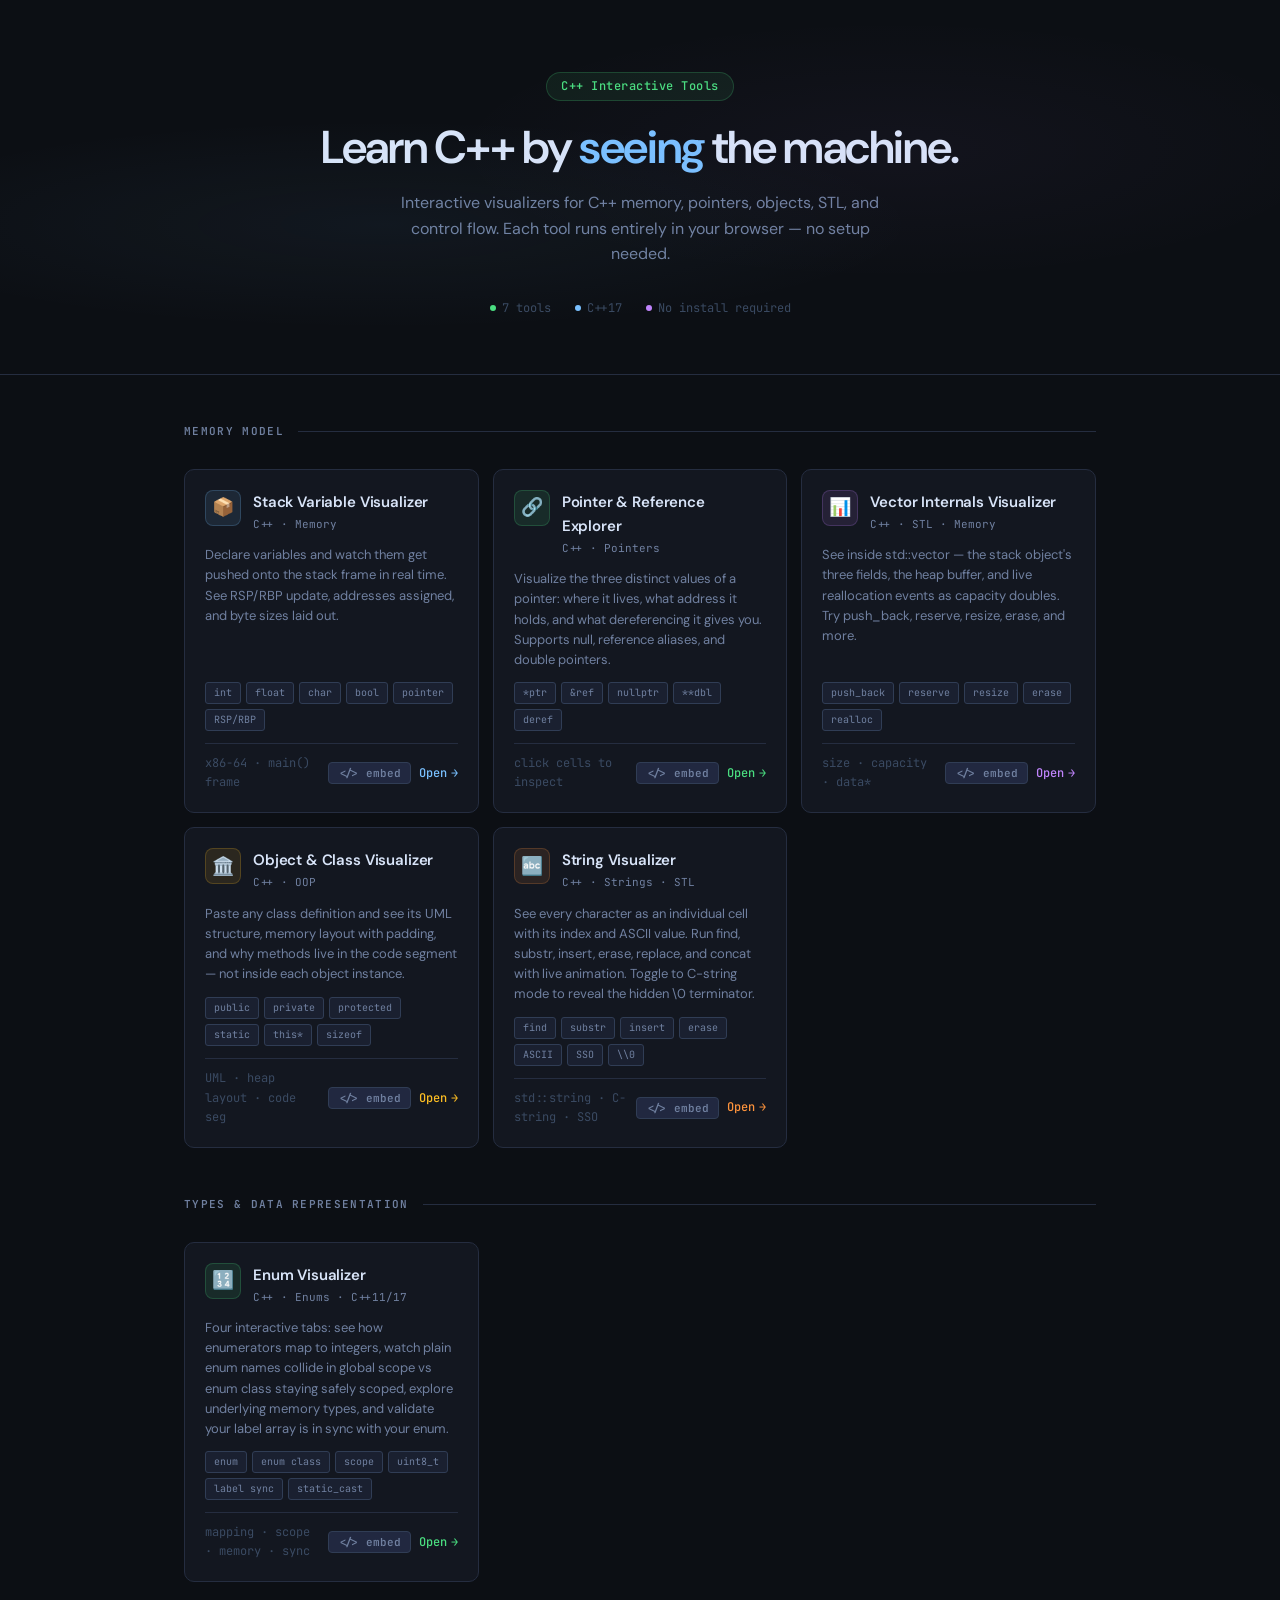
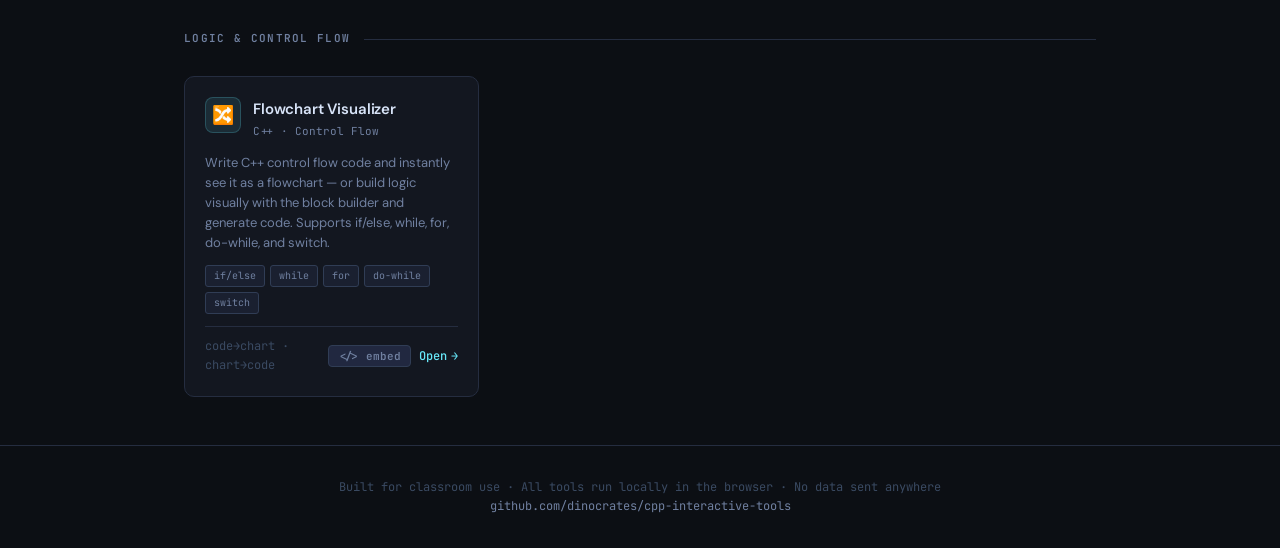
==== commit 6c711ce0: "Update index.html" ====
--- a/index.html
+++ b/index.html
@@ -159,7 +159,7 @@
   <h1>Learn C++ by <span>seeing</span> the machine.</h1>
   <p>Interactive visualizers for C++ memory, pointers, objects, STL, and control flow. Each tool runs entirely in your browser — no setup needed.</p>
   <div class="hero-meta">
-    <span><span class="hero-dot" style="background:var(--green)"></span>6 tools</span>
+    <span><span class="hero-dot" style="background:var(--green)"></span>7 tools</span>
     <span><span class="hero-dot" style="background:var(--blue)"></span>C++17</span>
     <span><span class="hero-dot" style="background:var(--purple)"></span>No install required</span>
   </div>
@@ -275,6 +275,36 @@
         <div class="card-actions">
           <button class="btn-embed" onclick="showEmbed('cpp-string-visualizer','String Visualizer','C++ · Strings · STL',760)">&lt;/&gt; embed</button>
           <a class="btn-open" href="demos/cpp-string-visualizer.html" target="_blank">Open</a>
+        </div>
+      </div>
+    </div>
+
+  </div>
+
+  <div class="section-header" style="margin-top:48px">
+    <span class="section-label">Types &amp; Data Representation</span>
+    <div class="section-line"></div>
+  </div>
+
+  <div class="card-grid">
+
+    <div class="card" style="--card-accent:var(--green);--card-icon-bg:rgba(74,222,128,.1);--card-icon-bd:rgba(74,222,128,.2)">
+      <div class="card-top">
+        <div class="card-icon">🔢</div>
+        <div class="card-title-wrap">
+          <div class="card-title">Enum Visualizer</div>
+          <div class="card-course">C++ · Enums · C++11/17</div>
+        </div>
+      </div>
+      <div class="card-desc">Four interactive tabs: see how enumerators map to integers, watch plain enum names collide in global scope vs enum class staying safely scoped, explore underlying memory types, and validate your label array is in sync with your enum.</div>
+      <div class="card-tags">
+        <span class="tag">enum</span><span class="tag">enum class</span><span class="tag">scope</span><span class="tag">uint8_t</span><span class="tag">label sync</span><span class="tag">static_cast</span>
+      </div>
+      <div class="card-footer">
+        <span>mapping · scope · memory · sync</span>
+        <div class="card-actions">
+          <button class="btn-embed" onclick="showEmbed('cpp-enum-visualizer','Enum Visualizer','C++ · Enums · C++11/17',780)">&lt;/&gt; embed</button>
+          <a class="btn-open" href="demos/cpp-enum-visualizer.html" target="_blank">Open</a>
         </div>
       </div>
     </div>
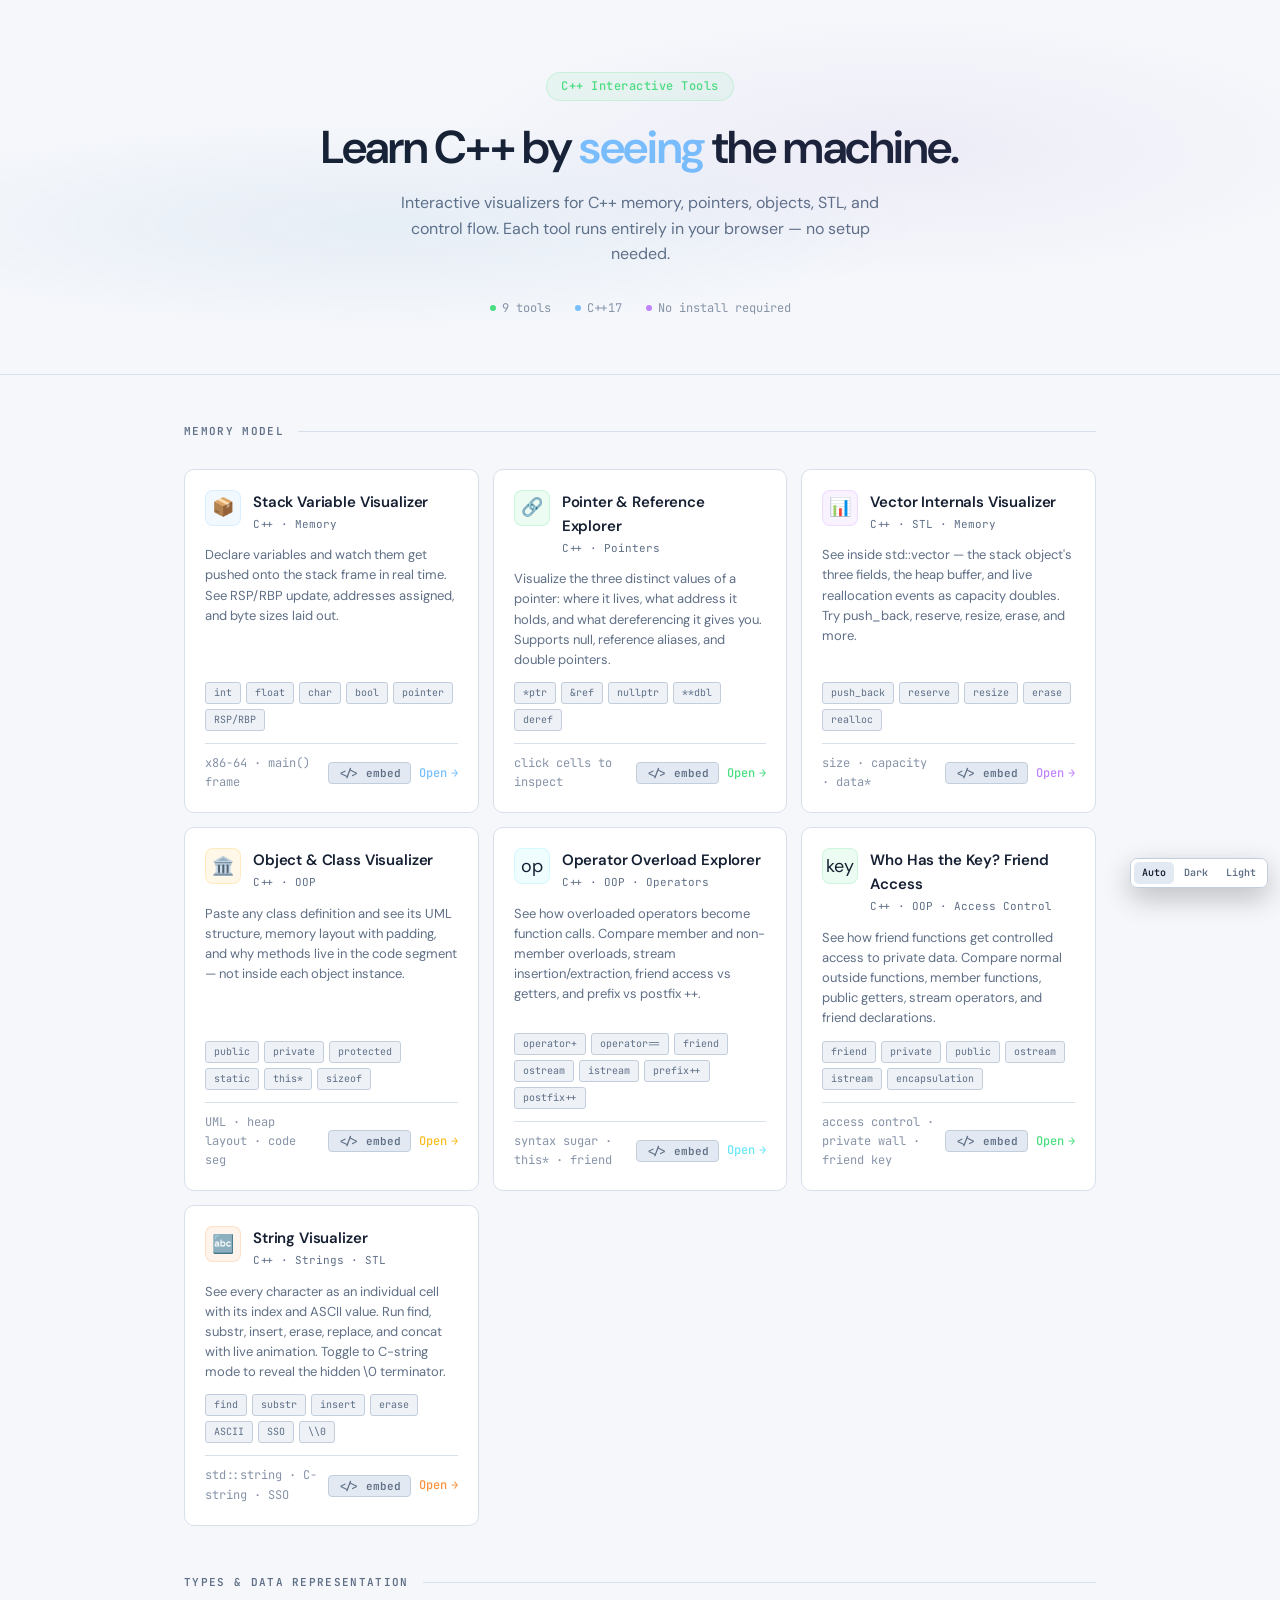
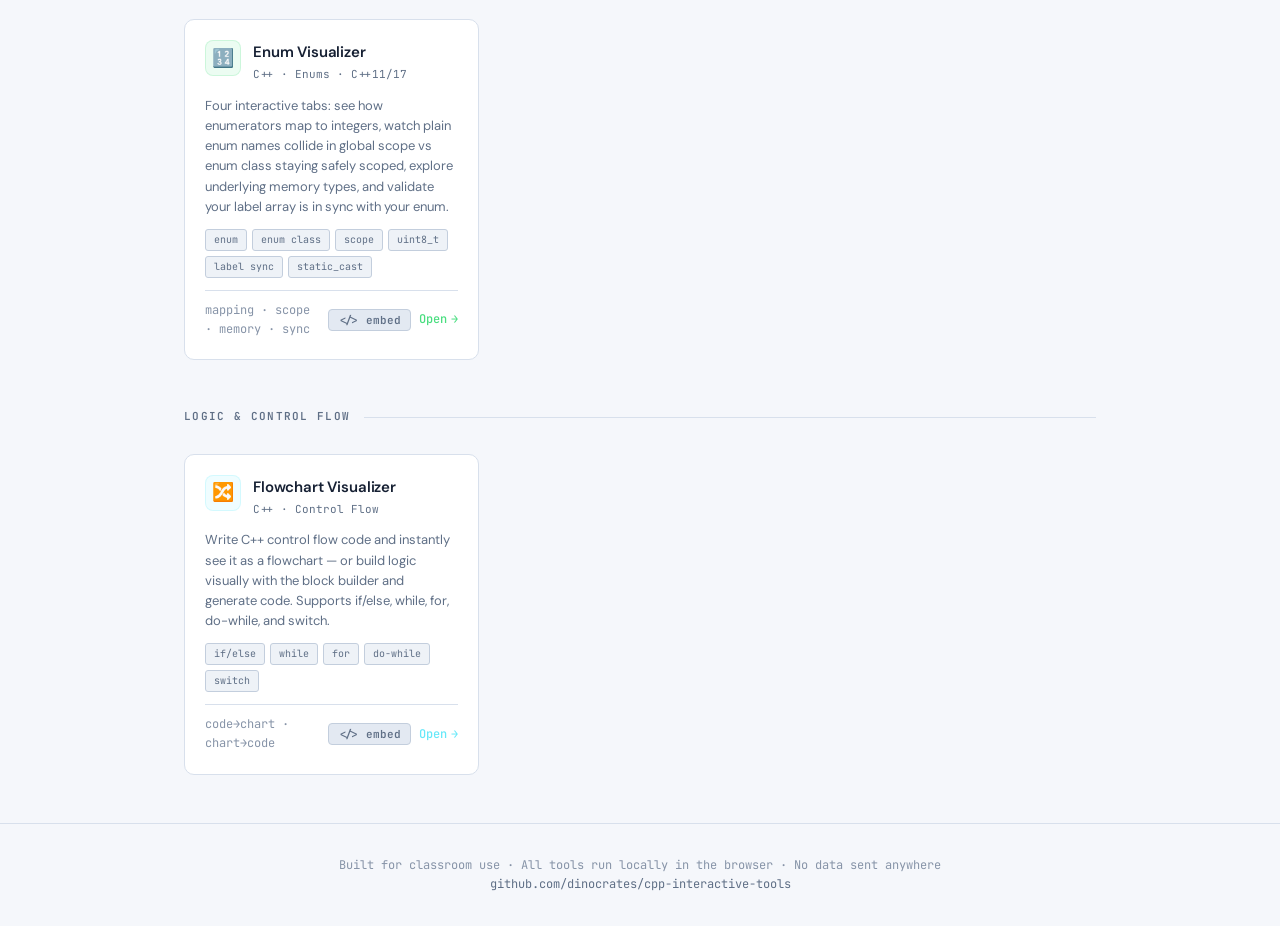
==== commit 23215c84: "added dark/light mode, friends, and operator overloading." ====
--- a/index.html
+++ b/index.html
@@ -4,6 +4,7 @@
 <meta charset="UTF-8">
 <meta name="viewport" content="width=device-width, initial-scale=1.0">
 <title>C++ Interactive Tools</title>
+<script src="assets/theme.js"></script>
 <link href="https://fonts.googleapis.com/css2?family=JetBrains+Mono:wght@400;500;600&family=DM+Sans:wght@300;400;500;600&display=swap" rel="stylesheet">
 <style>
 :root {
@@ -123,6 +124,7 @@
 footer a{color:var(--muted);text-decoration:none}
 footer a:hover{color:var(--text)}
 </style>
+<link rel="stylesheet" href="assets/theme.css">
 </head>
 <body>
 
@@ -159,7 +161,7 @@
   <h1>Learn C++ by <span>seeing</span> the machine.</h1>
   <p>Interactive visualizers for C++ memory, pointers, objects, STL, and control flow. Each tool runs entirely in your browser — no setup needed.</p>
   <div class="hero-meta">
-    <span><span class="hero-dot" style="background:var(--green)"></span>7 tools</span>
+    <span><span class="hero-dot" style="background:var(--green)"></span>9 tools</span>
     <span><span class="hero-dot" style="background:var(--blue)"></span>C++17</span>
     <span><span class="hero-dot" style="background:var(--purple)"></span>No install required</span>
   </div>
@@ -254,6 +256,48 @@
         <div class="card-actions">
           <button class="btn-embed" onclick="showEmbed('cpp-object-visualizer','Object &amp; Class Visualizer','C++ · OOP',760)">&lt;/&gt; embed</button>
           <a class="btn-open" href="demos/cpp-object-visualizer.html" target="_blank">Open</a>
+        </div>
+      </div>
+    </div>
+
+    <div class="card" style="--card-accent:var(--cyan);--card-icon-bg:rgba(103,232,249,.1);--card-icon-bd:rgba(103,232,249,.2)">
+      <div class="card-top">
+        <div class="card-icon">op</div>
+        <div class="card-title-wrap">
+          <div class="card-title">Operator Overload Explorer</div>
+          <div class="card-course">C++ &middot; OOP &middot; Operators</div>
+        </div>
+      </div>
+      <div class="card-desc">See how overloaded operators become function calls. Compare member and non-member overloads, stream insertion/extraction, friend access vs getters, and prefix vs postfix ++.</div>
+      <div class="card-tags">
+        <span class="tag">operator+</span><span class="tag">operator==</span><span class="tag">friend</span><span class="tag">ostream</span><span class="tag">istream</span><span class="tag">prefix++</span><span class="tag">postfix++</span>
+      </div>
+      <div class="card-footer">
+        <span>syntax sugar &middot; this* &middot; friend</span>
+        <div class="card-actions">
+          <button class="btn-embed" onclick="showEmbed('cpp-operator-overload-visualizer','Operator Overload Explorer','C++ &middot; OOP &middot; Operators',860)">&lt;/&gt; embed</button>
+          <a class="btn-open" href="demos/cpp-operator-overload-visualizer.html" target="_blank">Open</a>
+        </div>
+      </div>
+    </div>
+
+    <div class="card" style="--card-accent:var(--green);--card-icon-bg:rgba(74,222,128,.1);--card-icon-bd:rgba(74,222,128,.2)">
+      <div class="card-top">
+        <div class="card-icon">key</div>
+        <div class="card-title-wrap">
+          <div class="card-title">Who Has the Key? Friend Access</div>
+          <div class="card-course">C++ &middot; OOP &middot; Access Control</div>
+        </div>
+      </div>
+      <div class="card-desc">See how friend functions get controlled access to private data. Compare normal outside functions, member functions, public getters, stream operators, and friend declarations.</div>
+      <div class="card-tags">
+        <span class="tag">friend</span><span class="tag">private</span><span class="tag">public</span><span class="tag">ostream</span><span class="tag">istream</span><span class="tag">encapsulation</span>
+      </div>
+      <div class="card-footer">
+        <span>access control &middot; private wall &middot; friend key</span>
+        <div class="card-actions">
+          <button class="btn-embed" onclick="showEmbed('cpp-friend-function-visualizer','Who Has the Key? Friend Access','C++ &middot; OOP &middot; Access Control',860)">&lt;/&gt; embed</button>
+          <a class="btn-open" href="demos/cpp-friend-function-visualizer.html" target="_blank">Open</a>
         </div>
       </div>
     </div>
--- a/assets/theme.css
+++ b/assets/theme.css
@@ -0,0 +1,120 @@
+:root[data-theme="light"] {
+  color-scheme: light;
+  --bg:#f5f7fb;
+  --s1:#ffffff;
+  --s2:#eef2f7;
+  --s3:#e3e9f2;
+  --surface:#ffffff;
+  --surface2:#eef2f7;
+  --border:#d8e0ec;
+  --border2:#c3cedd;
+  --text:#162033;
+  --muted:#5f6f86;
+  --dim:#8794a8;
+  --filled:#dceeff;
+  --filled-bd:#2f7dbd;
+  --filled-text:#13598d;
+  --cap:#edf7e8;
+  --cap-bd:#a4c992;
+  --cap-text:#4f7e3d;
+  --free:#f9fbfe;
+  --free-bd:#d8e0ec;
+  --cell-default-bg:#f8fbff;
+  --cell-default-bd:#cfdae8;
+  --int-bg:#e3f1ff;
+  --float-bg:#e5f8eb;
+  --char-bg:#fff0dc;
+  --bool-bg:#ffe8f3;
+  --ptr-bg:#f0e6ff;
+  --long-bg:#e3f1ff;
+}
+
+:root[data-theme="light"] body {
+  background:var(--bg);
+  color:var(--text);
+}
+
+:root[data-theme="light"] textarea,
+:root[data-theme="light"] input[type="text"],
+:root[data-theme="light"] input[type="number"],
+:root[data-theme="light"] select,
+:root[data-theme="light"] .bb-input,
+:root[data-theme="light"] .code-block,
+:root[data-theme="light"] .code-preview,
+:root[data-theme="light"] .code-out {
+  background:#f8fafc;
+  color:var(--text);
+}
+
+:root[data-theme="light"] select option {
+  background:#ffffff;
+  color:var(--text);
+}
+
+:root[data-theme="light"] .modal-overlay {
+  background:rgba(15,23,42,.35);
+}
+
+:root[data-theme="light"] .hero::before {
+  background:
+    radial-gradient(ellipse 60% 40% at 30% 60%,rgba(47,125,189,.08) 0%,transparent 70%),
+    radial-gradient(ellipse 50% 50% at 70% 40%,rgba(126,87,194,.07) 0%,transparent 70%);
+}
+
+:root[data-theme="light"] .kw { color:#9b2c2c; }
+:root[data-theme="light"] .tp,
+:root[data-theme="light"] .num { color:#0f5f99; }
+:root[data-theme="light"] .fn { color:#6f42c1; }
+:root[data-theme="light"] .nm { color:#162033; }
+:root[data-theme="light"] .cm,
+:root[data-theme="light"] .cmmt { color:#708096; }
+
+.theme-toggle {
+  position:fixed;
+  right:12px;
+  bottom:12px;
+  z-index:2000;
+  display:flex;
+  gap:2px;
+  padding:3px;
+  border:1px solid var(--border2);
+  border-radius:7px;
+  background:color-mix(in srgb, var(--s1) 92%, transparent);
+  box-shadow:0 10px 28px rgba(0,0,0,.24);
+  backdrop-filter:blur(10px);
+}
+
+.theme-toggle button {
+  border:0;
+  border-radius:5px;
+  background:transparent;
+  color:var(--muted);
+  cursor:pointer;
+  font-family:var(--code, var(--font-code, monospace));
+  font-size:10px;
+  font-weight:600;
+  line-height:1;
+  padding:6px 8px;
+  transition:background .15s,color .15s;
+}
+
+.theme-toggle button:hover {
+  background:var(--s2);
+  color:var(--text);
+}
+
+.theme-toggle button.active {
+  background:var(--s3);
+  color:var(--text);
+}
+
+@media (max-width: 640px) {
+  .theme-toggle {
+    right:8px;
+    bottom:8px;
+  }
+
+  .theme-toggle button {
+    padding:6px;
+  }
+}
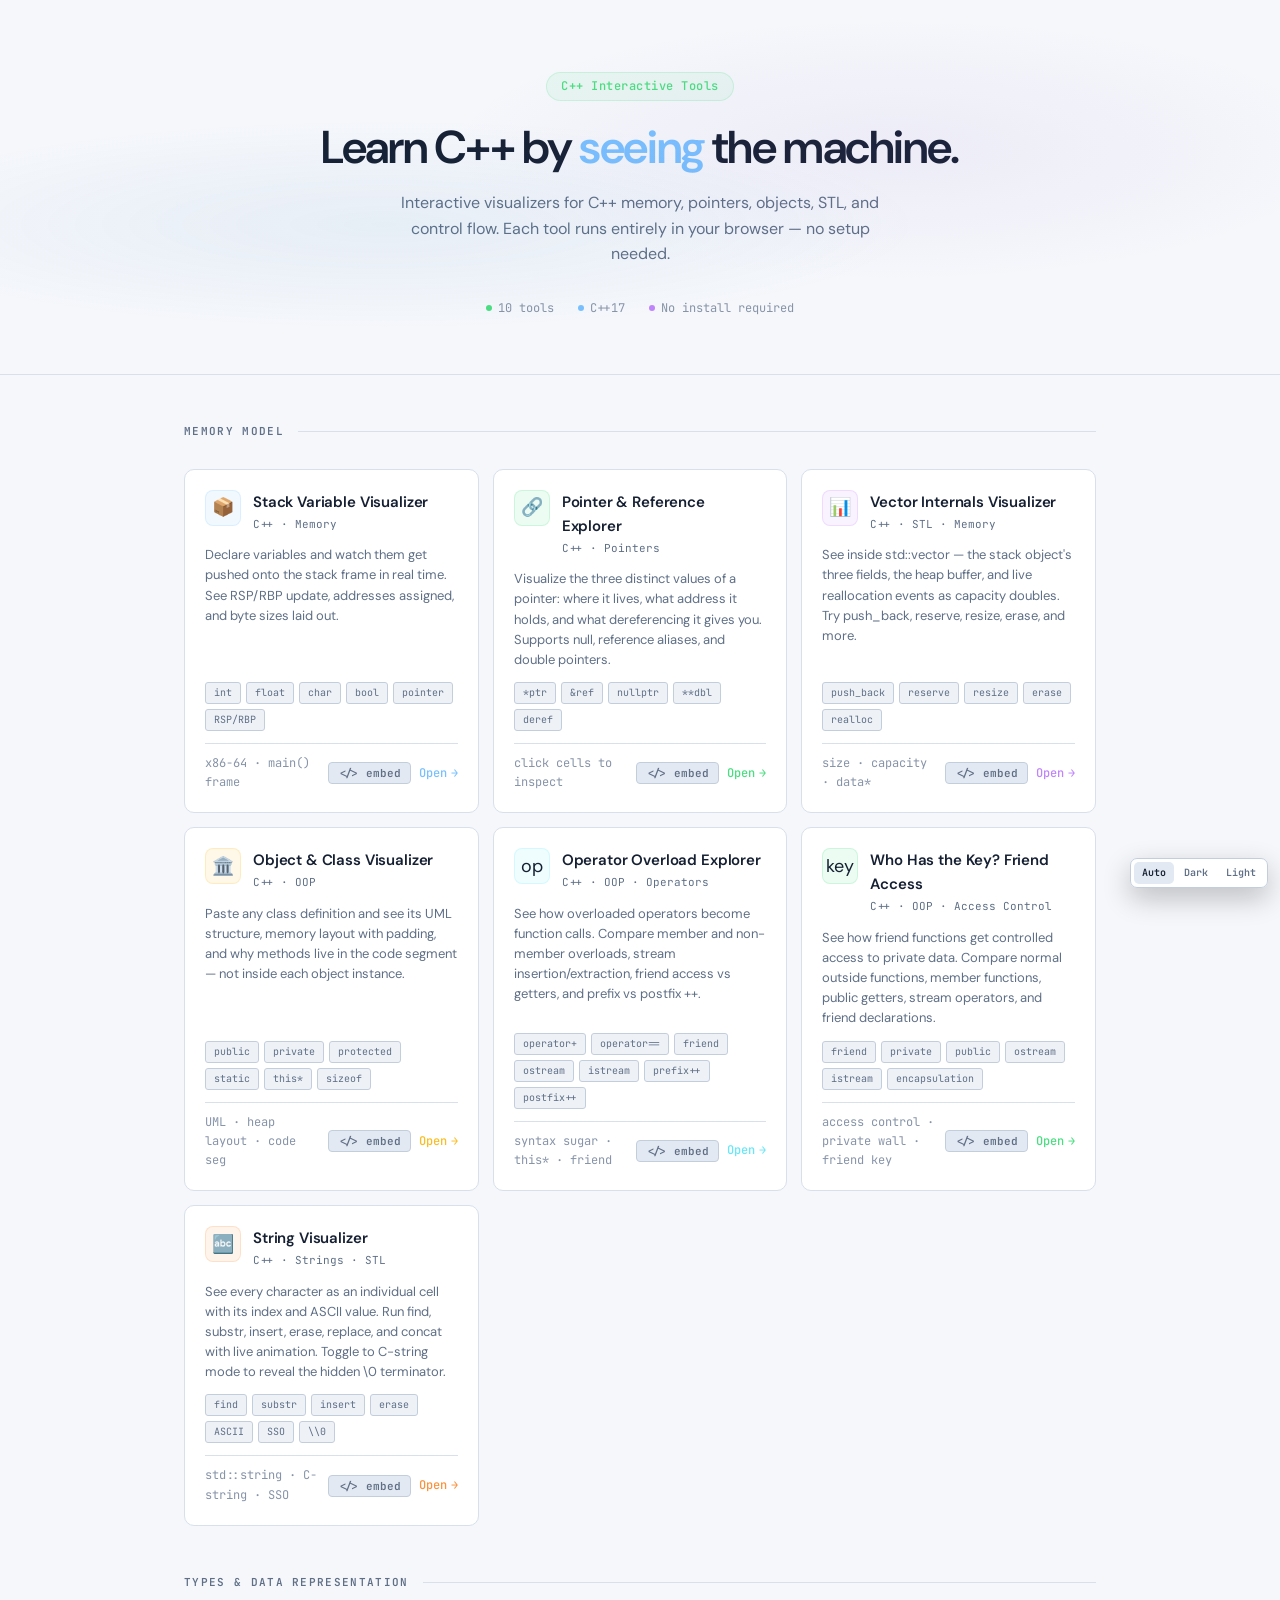
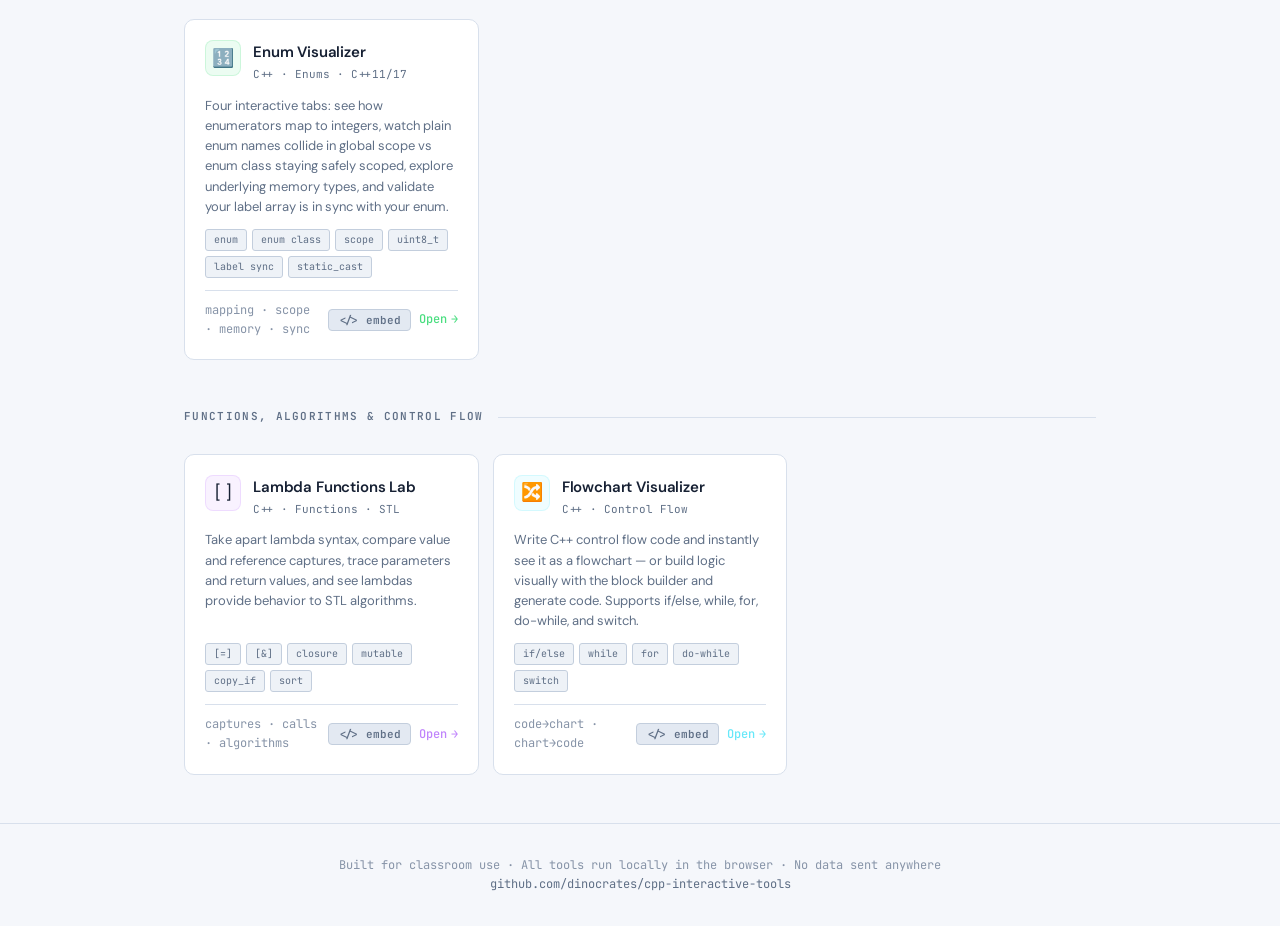
==== commit 0f09d7db: "added lambda's" ====
--- a/index.html
+++ b/index.html
@@ -161,7 +161,7 @@
   <h1>Learn C++ by <span>seeing</span> the machine.</h1>
   <p>Interactive visualizers for C++ memory, pointers, objects, STL, and control flow. Each tool runs entirely in your browser — no setup needed.</p>
   <div class="hero-meta">
-    <span><span class="hero-dot" style="background:var(--green)"></span>9 tools</span>
+    <span><span class="hero-dot" style="background:var(--green)"></span>10 tools</span>
     <span><span class="hero-dot" style="background:var(--blue)"></span>C++17</span>
     <span><span class="hero-dot" style="background:var(--purple)"></span>No install required</span>
   </div>
@@ -356,11 +356,32 @@
   </div>
 
   <div class="section-header" style="margin-top:48px">
-    <span class="section-label">Logic &amp; Control Flow</span>
+    <span class="section-label">Functions, Algorithms &amp; Control Flow</span>
     <div class="section-line"></div>
   </div>
 
   <div class="card-grid">
+
+    <div class="card" style="--card-accent:var(--purple);--card-icon-bg:rgba(192,132,252,.1);--card-icon-bd:rgba(192,132,252,.2)">
+      <div class="card-top">
+        <div class="card-icon">[ ]</div>
+        <div class="card-title-wrap">
+          <div class="card-title">Lambda Functions Lab</div>
+          <div class="card-course">C++ &middot; Functions &middot; STL</div>
+        </div>
+      </div>
+      <div class="card-desc">Take apart lambda syntax, compare value and reference captures, trace parameters and return values, and see lambdas provide behavior to STL algorithms.</div>
+      <div class="card-tags">
+        <span class="tag">[=]</span><span class="tag">[&amp;]</span><span class="tag">closure</span><span class="tag">mutable</span><span class="tag">copy_if</span><span class="tag">sort</span>
+      </div>
+      <div class="card-footer">
+        <span>captures &middot; calls &middot; algorithms</span>
+        <div class="card-actions">
+          <button class="btn-embed" onclick="showEmbed('cpp-lambda-visualizer','Lambda Functions Lab','C++ &middot; Functions &middot; STL',820)">&lt;/&gt; embed</button>
+          <a class="btn-open" href="demos/cpp-lambda-visualizer.html" target="_blank">Open</a>
+        </div>
+      </div>
+    </div>
 
     <div class="card" style="--card-accent:var(--cyan);--card-icon-bg:rgba(103,232,249,.1);--card-icon-bd:rgba(103,232,249,.2)">
       <div class="card-top">
